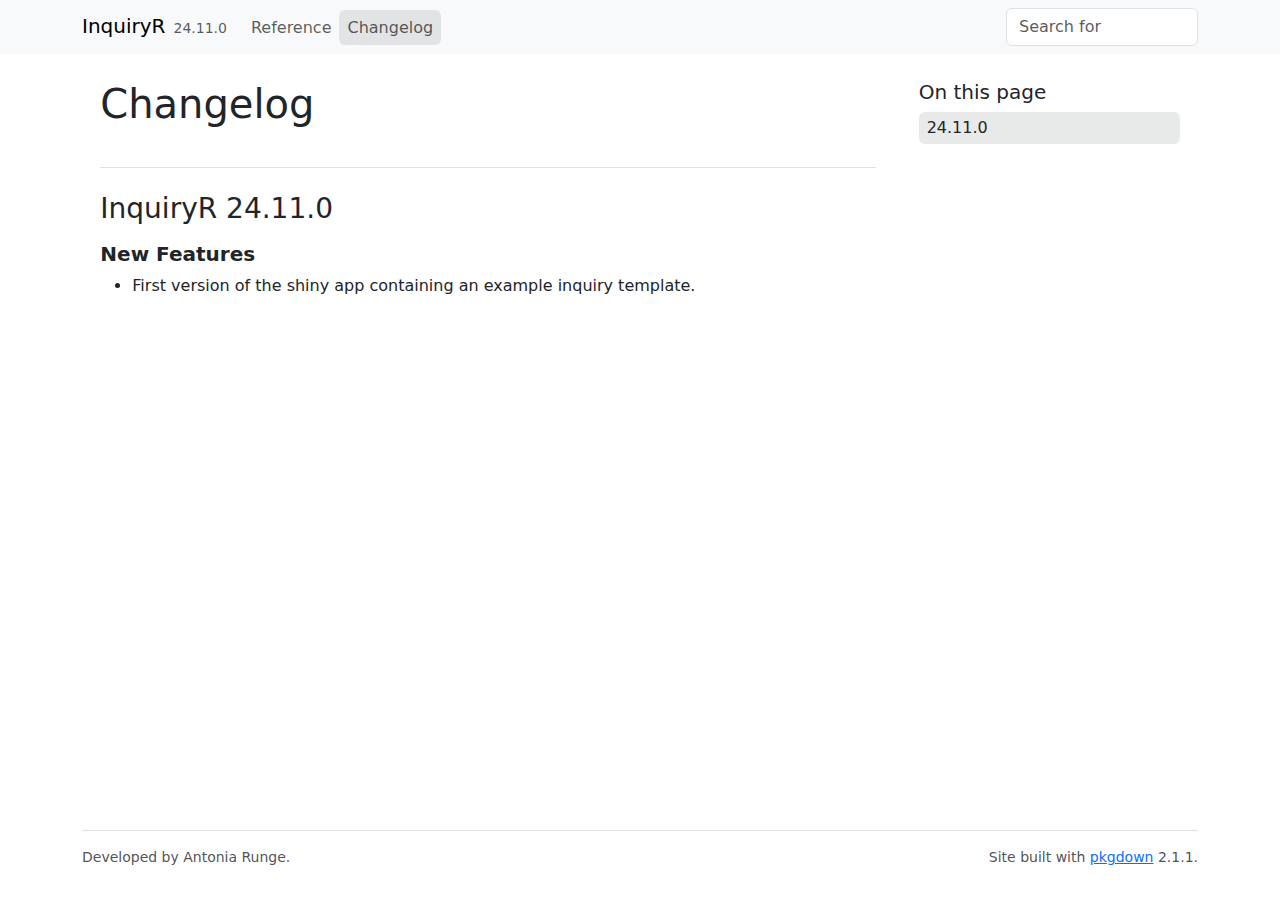
==== news/index.html @ 68a9e5fd "Deploying to gh-pages from @ Pandora-IsoMemo/InquiryR@8ebe82f197b56eed175d5f8701d88f2a67ee6235 🚀" ====
<!DOCTYPE html>
<!-- Generated by pkgdown: do not edit by hand --><html lang="en"><head><meta http-equiv="Content-Type" content="text/html; charset=UTF-8"><meta charset="utf-8"><meta http-equiv="X-UA-Compatible" content="IE=edge"><meta name="viewport" content="width=device-width, initial-scale=1, shrink-to-fit=no"><title>Changelog • InquiryR</title><script src="../deps/jquery-3.6.0/jquery-3.6.0.min.js"></script><meta name="viewport" content="width=device-width, initial-scale=1, shrink-to-fit=no"><link href="../deps/bootstrap-5.3.1/bootstrap.min.css" rel="stylesheet"><script src="../deps/bootstrap-5.3.1/bootstrap.bundle.min.js"></script><link href="../deps/font-awesome-6.4.2/css/all.min.css" rel="stylesheet"><link href="../deps/font-awesome-6.4.2/css/v4-shims.min.css" rel="stylesheet"><script src="../deps/headroom-0.11.0/headroom.min.js"></script><script src="../deps/headroom-0.11.0/jQuery.headroom.min.js"></script><script src="../deps/bootstrap-toc-1.0.1/bootstrap-toc.min.js"></script><script src="../deps/clipboard.js-2.0.11/clipboard.min.js"></script><script src="../deps/search-1.0.0/autocomplete.jquery.min.js"></script><script src="../deps/search-1.0.0/fuse.min.js"></script><script src="../deps/search-1.0.0/mark.min.js"></script><!-- pkgdown --><script src="../pkgdown.js"></script><meta property="og:title" content="Changelog"></head><body>
    <a href="#main" class="visually-hidden-focusable">Skip to contents</a>


    <nav class="navbar navbar-expand-lg fixed-top bg-light" data-bs-theme="light" aria-label="Site navigation"><div class="container">

    <a class="navbar-brand me-2" href="../index.html">InquiryR</a>

    <small class="nav-text text-muted me-auto" data-bs-toggle="tooltip" data-bs-placement="bottom" title="">24.11.0</small>


    <button class="navbar-toggler" type="button" data-bs-toggle="collapse" data-bs-target="#navbar" aria-controls="navbar" aria-expanded="false" aria-label="Toggle navigation">
      <span class="navbar-toggler-icon"></span>
    </button>

    <div id="navbar" class="collapse navbar-collapse ms-3">
      <ul class="navbar-nav me-auto"><li class="nav-item"><a class="nav-link" href="../reference/index.html">Reference</a></li>
<li class="active nav-item"><a class="nav-link" href="../news/index.html">Changelog</a></li>
      </ul><ul class="navbar-nav"><li class="nav-item"><form class="form-inline" role="search">
 <input class="form-control" type="search" name="search-input" id="search-input" autocomplete="off" aria-label="Search site" placeholder="Search for" data-search-index="../search.json"></form></li>
      </ul></div>


  </div>
</nav><div class="container template-news">
<div class="row">
  <main id="main" class="col-md-9"><div class="page-header">

      <h1>Changelog</h1>

    </div>

    <div class="section level2">
<h2 class="pkg-version" data-toc-text="24.11.0" id="inquiryr-24110">InquiryR 24.11.0<a class="anchor" aria-label="anchor" href="#inquiryr-24110"></a></h2>
<div class="section level3">
<h3 id="new-features-24-11-0">New Features<a class="anchor" aria-label="anchor" href="#new-features-24-11-0"></a></h3>
<ul><li>First version of the shiny app containing an example inquiry template.</li>
</ul></div>
</div>
  </main><aside class="col-md-3"><nav id="toc" aria-label="Table of contents"><h2>On this page</h2>
    </nav></aside></div>


    <footer><div class="pkgdown-footer-left">
  <p>Developed by Antonia Runge.</p>
</div>

<div class="pkgdown-footer-right">
  <p>Site built with <a href="https://pkgdown.r-lib.org/" class="external-link">pkgdown</a> 2.1.1.</p>
</div>

    </footer></div>





  </body></html>
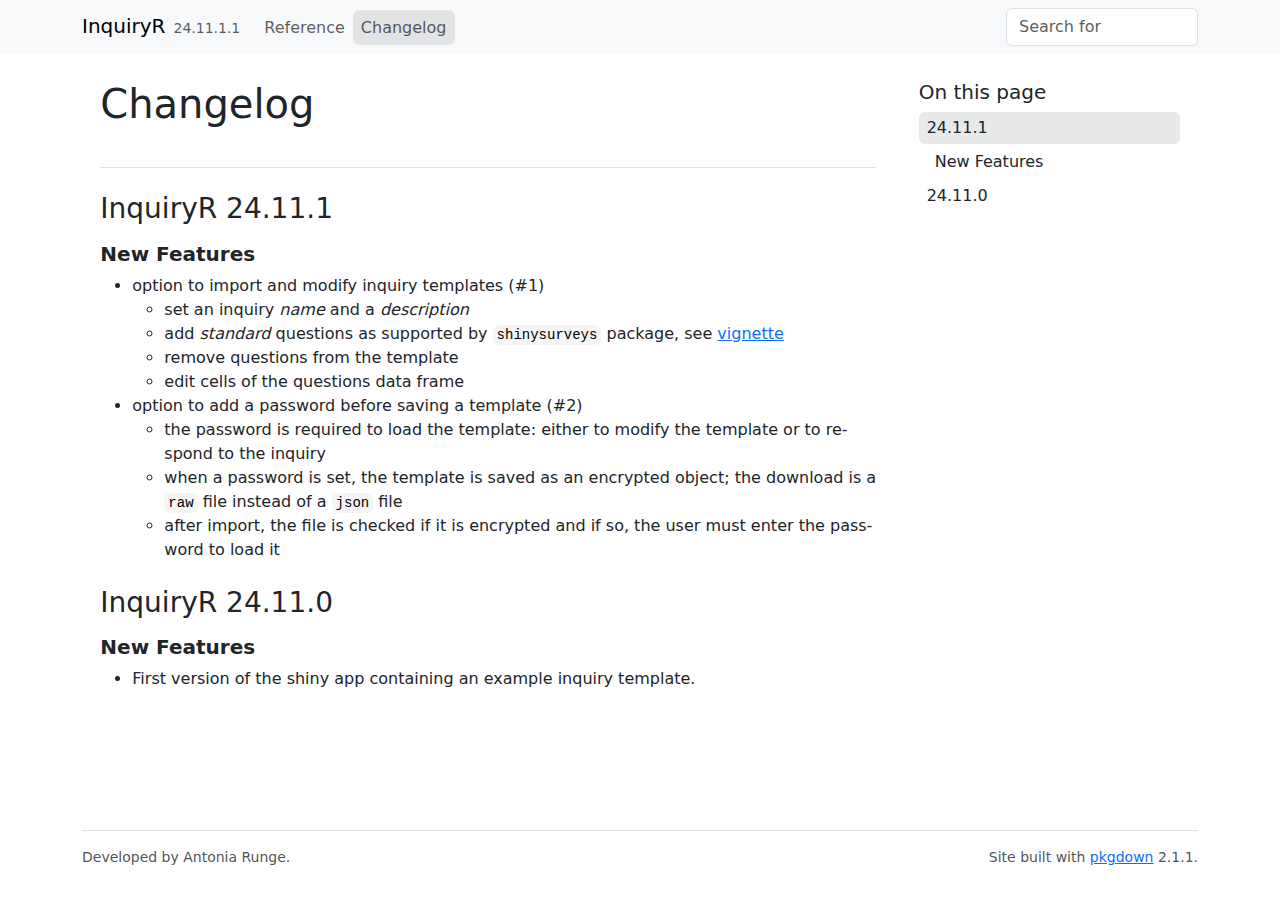
==== commit b702cf7b: "Deploying to gh-pages from @ Pandora-IsoMemo/InquiryR@5dbec7dbd3460fe740dda90ba87fad266eb69ffe 🚀" ====
--- a/news/index.html
+++ b/news/index.html
@@ -7,7 +7,7 @@
 
     <a class="navbar-brand me-2" href="../index.html">InquiryR</a>
 
-    <small class="nav-text text-muted me-auto" data-bs-toggle="tooltip" data-bs-placement="bottom" title="">24.11.0</small>
+    <small class="nav-text text-muted me-auto" data-bs-toggle="tooltip" data-bs-placement="bottom" title="">24.11.1.1</small>
 
 
     <button class="navbar-toggler" type="button" data-bs-toggle="collapse" data-bs-target="#navbar" aria-controls="navbar" aria-expanded="false" aria-label="Toggle navigation">
@@ -31,6 +31,25 @@
 
     </div>
 
+    <div class="section level2">
+<h2 class="pkg-version" data-toc-text="24.11.1" id="inquiryr-24111">InquiryR 24.11.1<a class="anchor" aria-label="anchor" href="#inquiryr-24111"></a></h2>
+<div class="section level3">
+<h3 id="new-features-24-11-1">New Features<a class="anchor" aria-label="anchor" href="#new-features-24-11-1"></a></h3>
+<ul><li>option to import and modify inquiry templates (#1)
+<ul><li>set an inquiry <em>name</em> and a <em>description</em>
+</li>
+<li>add <em>standard</em> questions as supported by <code>shinysurveys</code> package, see <a href="https://shinysurveys.jdtrat.com/articles/surveying-shinysurveys.html" class="external-link">vignette</a>
+</li>
+<li>remove questions from the template</li>
+<li>edit cells of the questions data frame</li>
+</ul></li>
+<li>option to add a password before saving a template (#2)
+<ul><li>the password is required to load the template: either to modify the template or to respond to the inquiry</li>
+<li>when a password is set, the template is saved as an encrypted object; the download is a <code>raw</code> file instead of a <code>json</code> file</li>
+<li>after import, the file is checked if it is encrypted and if so, the user must enter the password to load it</li>
+</ul></li>
+</ul></div>
+</div>
     <div class="section level2">
 <h2 class="pkg-version" data-toc-text="24.11.0" id="inquiryr-24110">InquiryR 24.11.0<a class="anchor" aria-label="anchor" href="#inquiryr-24110"></a></h2>
 <div class="section level3">
